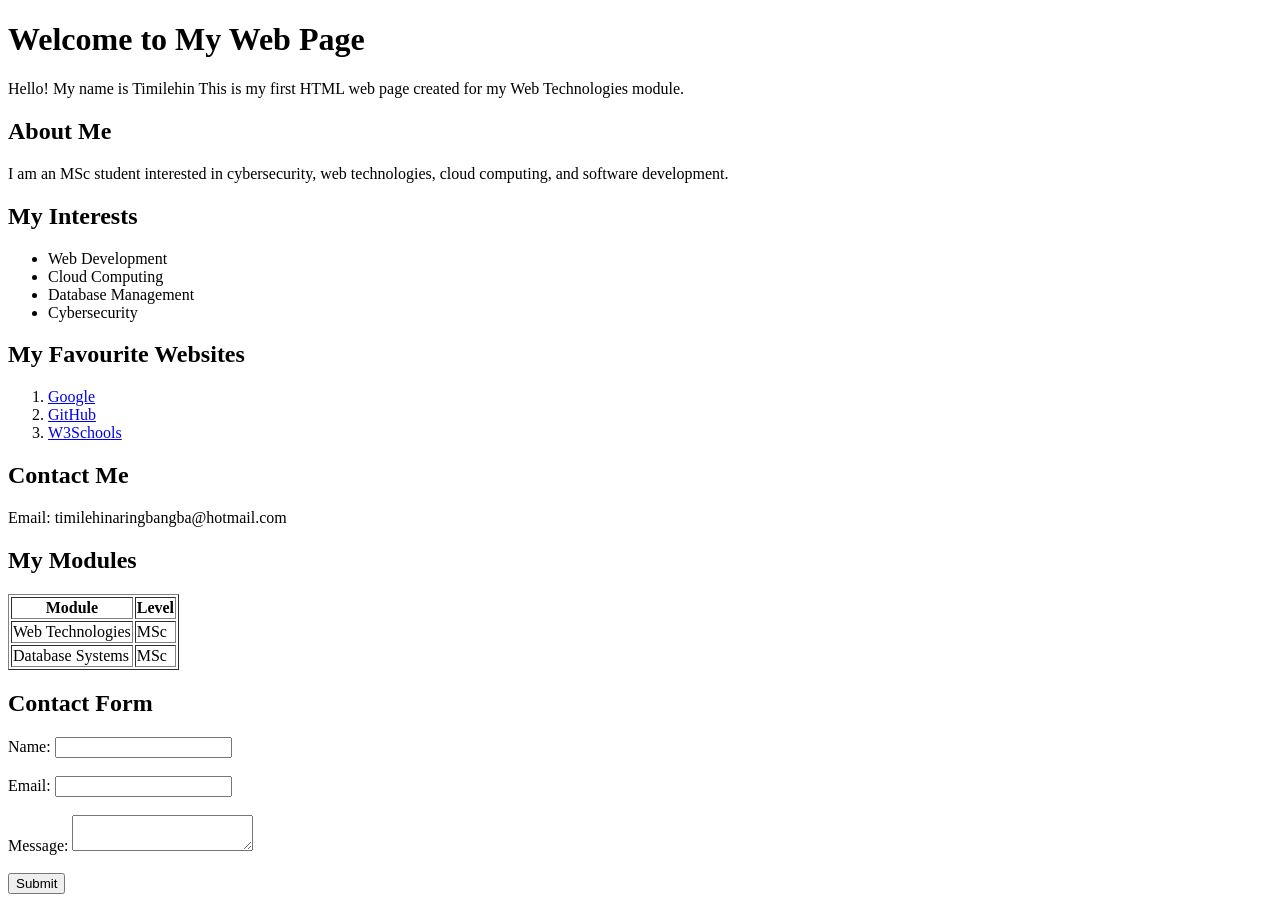
==== index.html @ b0a5ddb6 "Update index.html" ====
<!DOCTYPE html>
<html>
<head>
    <title>My First Web Page</title>
</head>

<body>

    <h1>Welcome to My Web Page</h1>

    <p>
        Hello! My name is Timilehin This is my first HTML web page
        created for my Web Technologies module.
    </p>

    <h2>About Me</h2>

    <p>
        I am an MSc student interested in cybersecurity, web technologies,
        cloud computing, and software development.
    </p>

    <h2>My Interests</h2>

    <ul>
        <li>Web Development</li>
        <li>Cloud Computing</li>
        <li>Database Management</li>
        <li>Cybersecurity</li>
    </ul>

    <h2>My Favourite Websites</h2>

    <ol>
        <li>
            <a href="https://www.google.com">Google</a>
        </li>
        <li>
            <a href="https://www.github.com">GitHub</a>
        </li>
        <li>
            <a href="https://www.w3schools.com">W3Schools</a>
        </li>
    </ol>

    <h2>Contact Me</h2>

    <p>Email: timilehinaringbangba@hotmail.com</p>
   <h2>My Modules</h2>

<table border="1">
    <tr>
        <th>Module</th>
        <th>Level</th>
    </tr>

    <tr>
        <td>Web Technologies</td>
        <td>MSc</td>
    </tr>

    <tr>
        <td>Database Systems</td>
        <td>MSc</td>
    </tr>
</table>

<h2>Contact Form</h2>

<form>
    <label for="name">Name:</label>
    <input type="text" id="name" name="name">

    <br><br>

    <label for="email">Email:</label>
    <input type="email" id="email" name="email">

    <br><br>

    <label for="message">Message:</label>
    <textarea id="message" name="message"></textarea>

    <br><br>

    <input type="submit" value="Submit">
</form>
</body>
</html>
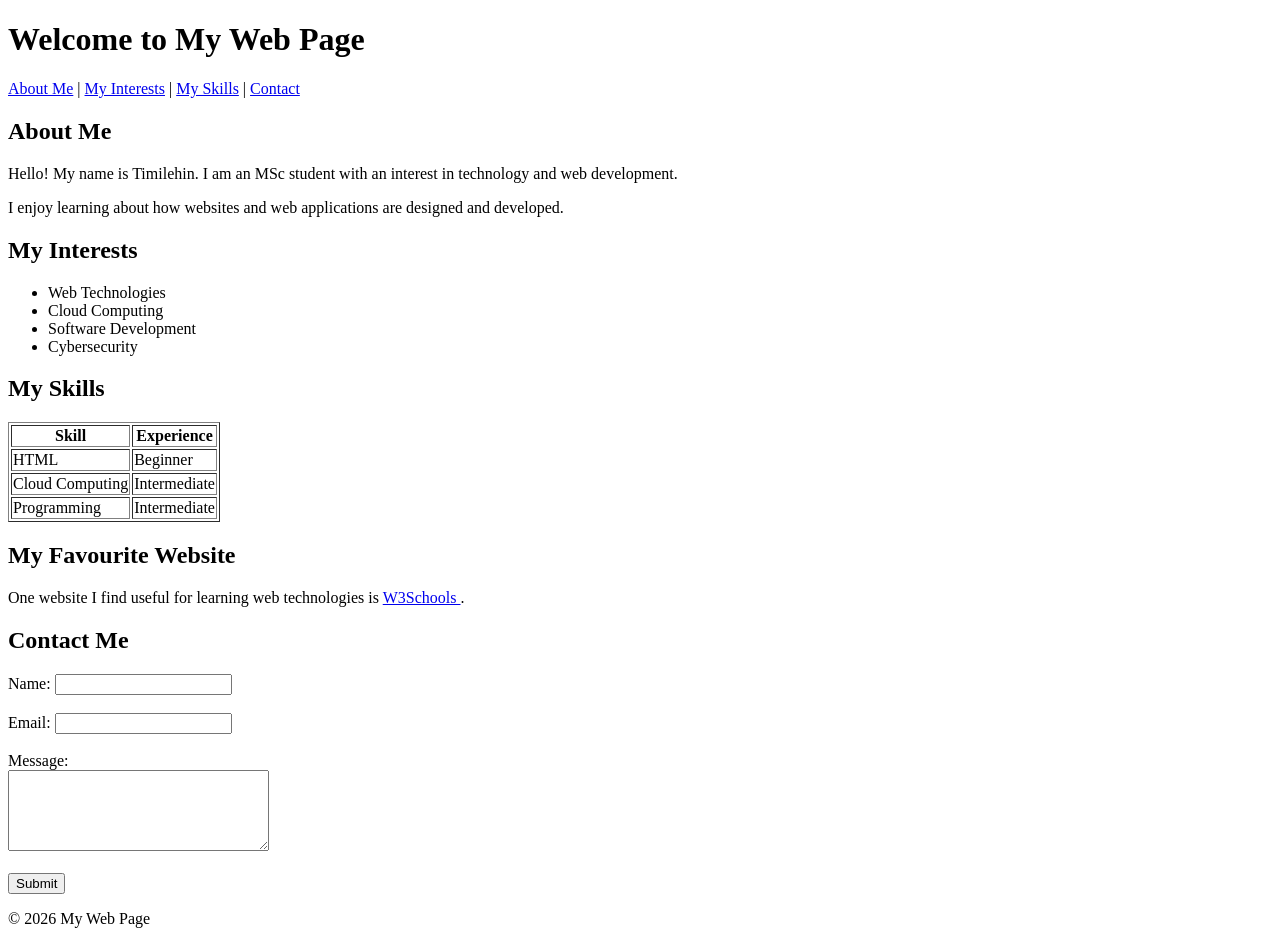
==== commit 91678dcb: "Update index.html" ====
--- a/index.html
+++ b/index.html
@@ -1,89 +1,120 @@
 <!DOCTYPE html>
-<html>
+<html lang="en">
+
 <head>
-    <title>My First Web Page</title>
+    <meta charset="UTF-8">
+    <meta name="viewport" content="width=device-width, initial-scale=1.0">
+
+    <title>About Me</title>
 </head>
 
 <body>
 
-    <h1>Welcome to My Web Page</h1>
+    <header>
+        <h1>Welcome to My Web Page</h1>
 
-    <p>
-        Hello! My name is Timilehin This is my first HTML web page
-        created for my Web Technologies module.
-    </p>
+        <nav>
+            <a href="#about">About Me</a> |
+            <a href="#interests">My Interests</a> |
+            <a href="#skills">My Skills</a> |
+            <a href="#contact">Contact</a>
+        </nav>
+    </header>
 
-    <h2>About Me</h2>
+    <main>
 
-    <p>
-        I am an MSc student interested in cybersecurity, web technologies,
-        cloud computing, and software development.
-    </p>
+        <section id="about">
+            <h2>About Me</h2>
 
-    <h2>My Interests</h2>
+            <p>
+                Hello! My name is Timilehin. I am an MSc student
+                with an interest in technology and web development.
+            </p>
 
-    <ul>
-        <li>Web Development</li>
-        <li>Cloud Computing</li>
-        <li>Database Management</li>
-        <li>Cybersecurity</li>
-    </ul>
+            <p>
+                I enjoy learning about how websites and web
+                applications are designed and developed.
+            </p>
+        </section>
 
-    <h2>My Favourite Websites</h2>
+        <section id="interests">
+            <h2>My Interests</h2>
 
-    <ol>
-        <li>
-            <a href="https://www.google.com">Google</a>
-        </li>
-        <li>
-            <a href="https://www.github.com">GitHub</a>
-        </li>
-        <li>
-            <a href="https://www.w3schools.com">W3Schools</a>
-        </li>
-    </ol>
+            <ul>
+                <li>Web Technologies</li>
+                <li>Cloud Computing</li>
+                <li>Software Development</li>
+                <li>Cybersecurity</li>
+            </ul>
+        </section>
 
-    <h2>Contact Me</h2>
+        <section id="skills">
+            <h2>My Skills</h2>
 
-    <p>Email: timilehinaringbangba@hotmail.com</p>
-   <h2>My Modules</h2>
+            <table border="1">
+                <tr>
+                    <th>Skill</th>
+                    <th>Experience</th>
+                </tr>
 
-<table border="1">
-    <tr>
-        <th>Module</th>
-        <th>Level</th>
-    </tr>
+                <tr>
+                    <td>HTML</td>
+                    <td>Beginner</td>
+                </tr>
 
-    <tr>
-        <td>Web Technologies</td>
-        <td>MSc</td>
-    </tr>
+                <tr>
+                    <td>Cloud Computing</td>
+                    <td>Intermediate</td>
+                </tr>
 
-    <tr>
-        <td>Database Systems</td>
-        <td>MSc</td>
-    </tr>
-</table>
+                <tr>
+                    <td>Programming</td>
+                    <td>Intermediate</td>
+                </tr>
+            </table>
+        </section>
 
-<h2>Contact Form</h2>
+        <section>
+            <h2>My Favourite Website</h2>
 
-<form>
-    <label for="name">Name:</label>
-    <input type="text" id="name" name="name">
+            <p>
+                One website I find useful for learning web technologies is
+                <a href="https://www.w3schools.com/" target="_blank">
+                    W3Schools
+                </a>.
+            </p>
+        </section>
 
-    <br><br>
+        <section id="contact">
+            <h2>Contact Me</h2>
 
-    <label for="email">Email:</label>
-    <input type="email" id="email" name="email">
+            <form>
+                <label for="name">Name:</label>
+                <input type="text" id="name" name="name">
 
-    <br><br>
+                <br><br>
 
-    <label for="message">Message:</label>
-    <textarea id="message" name="message"></textarea>
+                <label for="email">Email:</label>
+                <input type="email" id="email" name="email">
 
-    <br><br>
+                <br><br>
 
-    <input type="submit" value="Submit">
-</form>
+                <label for="message">Message:</label>
+                <br>
+                <textarea id="message" name="message" rows="5" cols="30"></textarea>
+
+                <br><br>
+
+                <button type="submit">Submit</button>
+            </form>
+        </section>
+
+    </main>
+
+    <footer>
+        <p>&copy; 2026 My Web Page</p>
+    </footer>
+
 </body>
+
 </html>
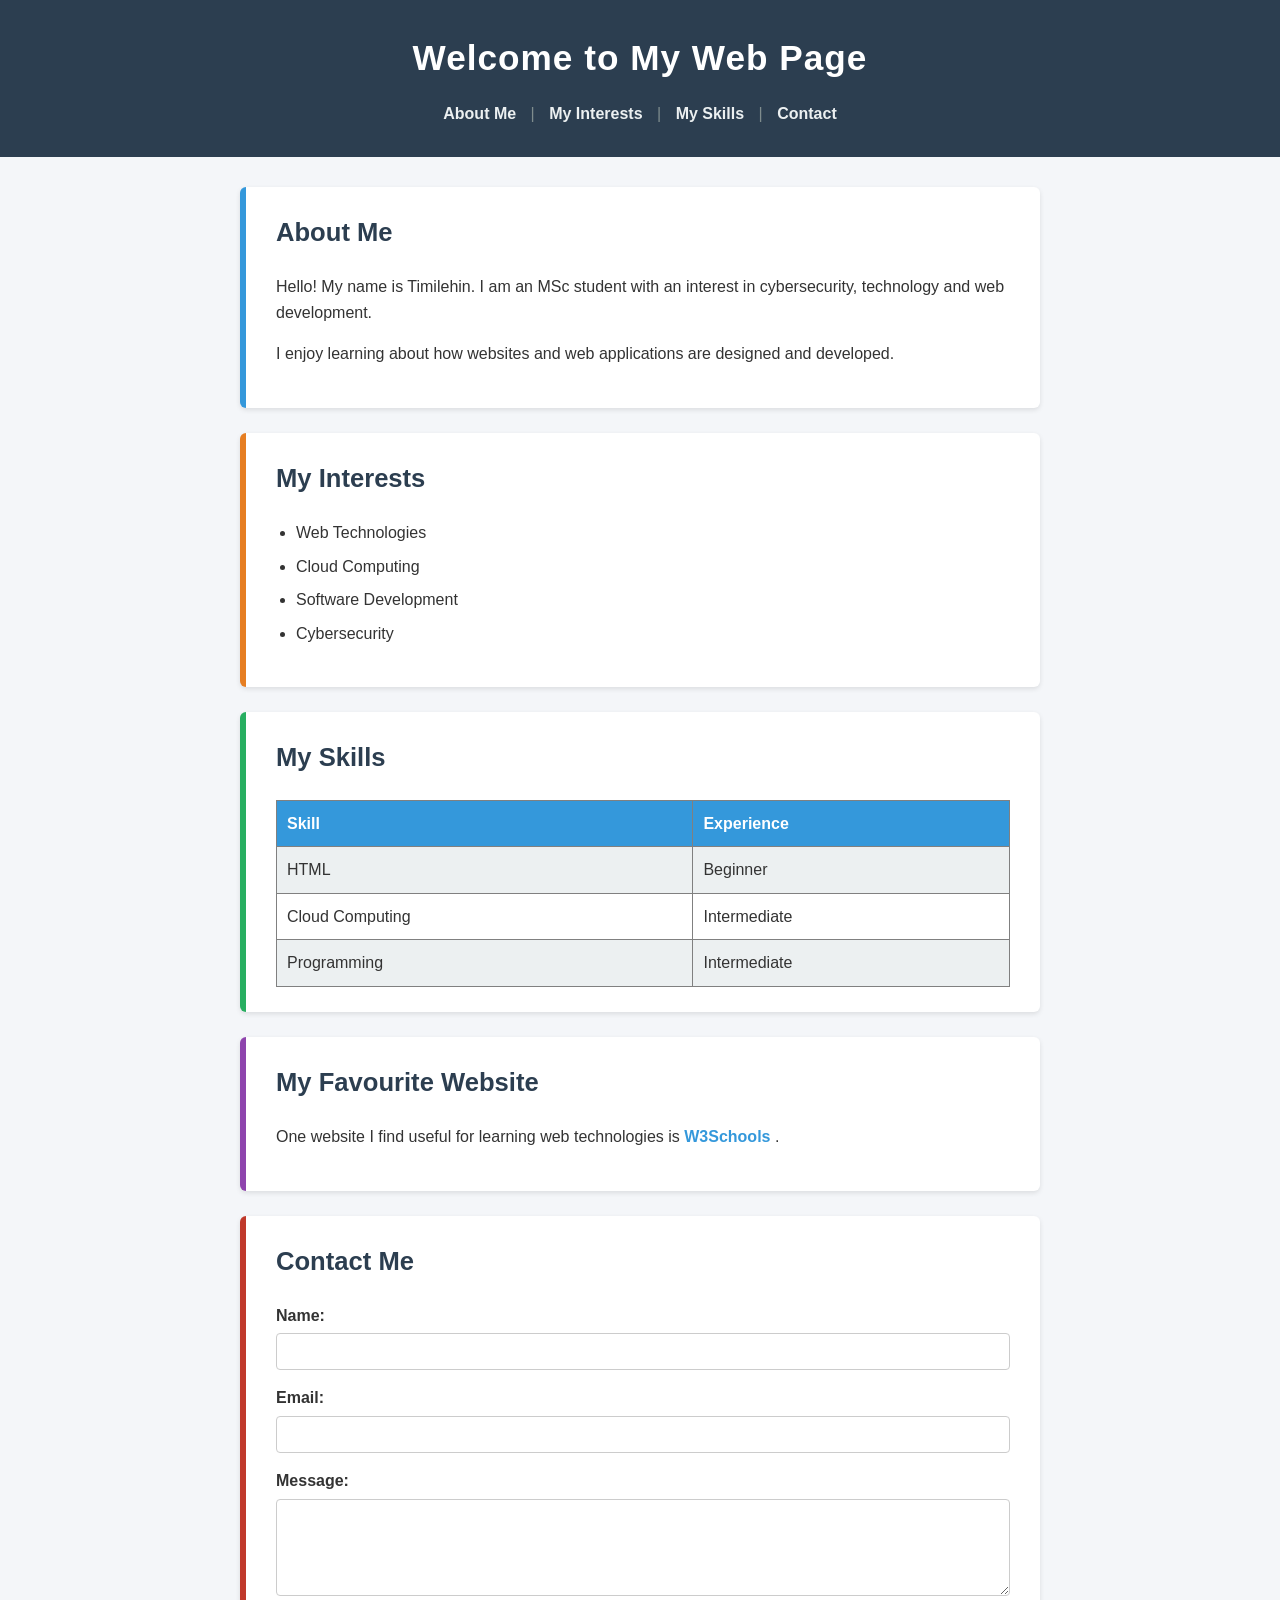
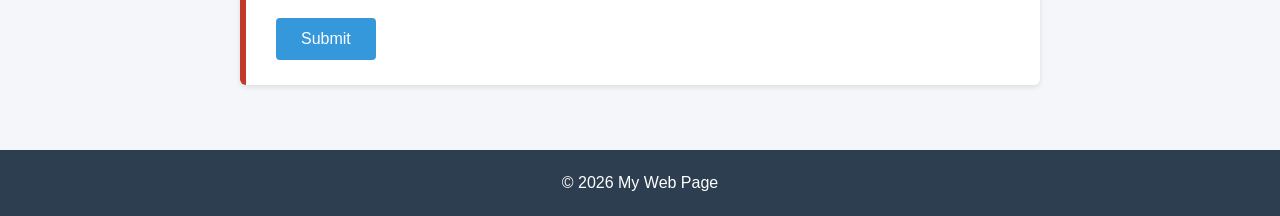
==== commit 6bb5c6ed: "Update index.html" ====
--- a/index.html
+++ b/index.html
@@ -8,27 +8,30 @@
     <title>About Me</title>
 </head>
 
-<body>
+<body style="font-family: Arial, Helvetica, sans-serif; background-color: #f4f6f9; color: #333333; margin: 0; padding: 0; line-height: 1.6;">
 
-    <header>
-        <h1>Welcome to My Web Page</h1>
+    <header style="background-color: #2c3e50; color: #ffffff; padding: 30px 40px; text-align: center;">
+        <h1 style="margin: 0 0 15px 0; font-size: 2.2em; letter-spacing: 1px;">Welcome to My Web Page</h1>
 
         <nav>
-            <a href="#about">About Me</a> |
-            <a href="#interests">My Interests</a> |
-            <a href="#skills">My Skills</a> |
-            <a href="#contact">Contact</a>
+            <a href="#about" style="color: #ecf0f1; text-decoration: none; margin: 0 10px; font-weight: bold;">About Me</a>
+            <span style="color: #7f8c8d;">|</span>
+            <a href="#interests" style="color: #ecf0f1; text-decoration: none; margin: 0 10px; font-weight: bold;">My Interests</a>
+            <span style="color: #7f8c8d;">|</span>
+            <a href="#skills" style="color: #ecf0f1; text-decoration: none; margin: 0 10px; font-weight: bold;">My Skills</a>
+            <span style="color: #7f8c8d;">|</span>
+            <a href="#contact" style="color: #ecf0f1; text-decoration: none; margin: 0 10px; font-weight: bold;">Contact</a>
         </nav>
     </header>
 
-    <main>
+    <main style="max-width: 800px; margin: 0 auto; padding: 30px 20px;">
 
-        <section id="about">
-            <h2>About Me</h2>
+        <section id="about" style="background-color: #ffffff; padding: 25px 30px; margin-bottom: 25px; border-left: 6px solid #3498db; border-radius: 6px; box-shadow: 0 2px 5px rgba(0,0,0,0.1);">
+            <h2 style="color: #2c3e50; margin-top: 0; font-size: 1.6em;">About Me</h2>
 
             <p>
                 Hello! My name is Timilehin. I am an MSc student
-                with an interest in technology and web development.
+                with an interest in cybersecurity, technology and web development.
             </p>
 
             <p>
@@ -37,82 +40,75 @@
             </p>
         </section>
 
-        <section id="interests">
-            <h2>My Interests</h2>
+        <section id="interests" style="background-color: #ffffff; padding: 25px 30px; margin-bottom: 25px; border-left: 6px solid #e67e22; border-radius: 6px; box-shadow: 0 2px 5px rgba(0,0,0,0.1);">
+            <h2 style="color: #2c3e50; margin-top: 0; font-size: 1.6em;">My Interests</h2>
 
-            <ul>
-                <li>Web Technologies</li>
-                <li>Cloud Computing</li>
-                <li>Software Development</li>
-                <li>Cybersecurity</li>
+            <ul style="padding-left: 20px;">
+                <li style="margin-bottom: 8px;">Web Technologies</li>
+                <li style="margin-bottom: 8px;">Cloud Computing</li>
+                <li style="margin-bottom: 8px;">Software Development</li>
+                <li style="margin-bottom: 8px;">Cybersecurity</li>
             </ul>
         </section>
 
-        <section id="skills">
-            <h2>My Skills</h2>
+        <section id="skills" style="background-color: #ffffff; padding: 25px 30px; margin-bottom: 25px; border-left: 6px solid #27ae60; border-radius: 6px; box-shadow: 0 2px 5px rgba(0,0,0,0.1);">
+            <h2 style="color: #2c3e50; margin-top: 0; font-size: 1.6em;">My Skills</h2>
 
-            <table border="1">
-                <tr>
-                    <th>Skill</th>
-                    <th>Experience</th>
+            <table border="1" cellpadding="10" style="border-collapse: collapse; width: 100%; background-color: #ffffff;">
+                <tr style="background-color: #3498db; color: #ffffff;">
+                    <th style="padding: 10px; text-align: left;">Skill</th>
+                    <th style="padding: 10px; text-align: left;">Experience</th>
+                </tr>
+
+                <tr style="background-color: #ecf0f1;">
+                    <td style="padding: 10px;">HTML</td>
+                    <td style="padding: 10px;">Beginner</td>
                 </tr>
 
                 <tr>
-                    <td>HTML</td>
-                    <td>Beginner</td>
+                    <td style="padding: 10px;">Cloud Computing</td>
+                    <td style="padding: 10px;">Intermediate</td>
                 </tr>
 
-                <tr>
-                    <td>Cloud Computing</td>
-                    <td>Intermediate</td>
-                </tr>
-
-                <tr>
-                    <td>Programming</td>
-                    <td>Intermediate</td>
+                <tr style="background-color: #ecf0f1;">
+                    <td style="padding: 10px;">Programming</td>
+                    <td style="padding: 10px;">Intermediate</td>
                 </tr>
             </table>
         </section>
 
-        <section>
-            <h2>My Favourite Website</h2>
+        <section style="background-color: #ffffff; padding: 25px 30px; margin-bottom: 25px; border-left: 6px solid #8e44ad; border-radius: 6px; box-shadow: 0 2px 5px rgba(0,0,0,0.1);">
+            <h2 style="color: #2c3e50; margin-top: 0; font-size: 1.6em;">My Favourite Website</h2>
 
             <p>
                 One website I find useful for learning web technologies is
-                <a href="https://www.w3schools.com/" target="_blank">
+                <a href="https://www.w3schools.com/" target="_blank" style="color: #3498db; font-weight: bold; text-decoration: none;">
                     W3Schools
                 </a>.
             </p>
         </section>
 
-        <section id="contact">
-            <h2>Contact Me</h2>
+        <section id="contact" style="background-color: #ffffff; padding: 25px 30px; margin-bottom: 25px; border-left: 6px solid #c0392b; border-radius: 6px; box-shadow: 0 2px 5px rgba(0,0,0,0.1);">
+            <h2 style="color: #2c3e50; margin-top: 0; font-size: 1.6em;">Contact Me</h2>
 
             <form>
-                <label for="name">Name:</label>
-                <input type="text" id="name" name="name">
+                <label for="name" style="font-weight: bold; display: block; margin-bottom: 5px;">Name:</label>
+                <input type="text" id="name" name="name" style="width: 100%; padding: 10px; margin-bottom: 15px; border: 1px solid #ccc; border-radius: 4px; box-sizing: border-box;">
 
-                <br><br>
+                <label for="email" style="font-weight: bold; display: block; margin-bottom: 5px;">Email:</label>
+                <input type="email" id="email" name="email" style="width: 100%; padding: 10px; margin-bottom: 15px; border: 1px solid #ccc; border-radius: 4px; box-sizing: border-box;">
 
-                <label for="email">Email:</label>
-                <input type="email" id="email" name="email">
+                <label for="message" style="font-weight: bold; display: block; margin-bottom: 5px;">Message:</label>
+                <textarea id="message" name="message" rows="5" cols="30" style="width: 100%; padding: 10px; margin-bottom: 15px; border: 1px solid #ccc; border-radius: 4px; box-sizing: border-box; resize: vertical;"></textarea>
 
-                <br><br>
-
-                <label for="message">Message:</label>
-                <br>
-                <textarea id="message" name="message" rows="5" cols="30"></textarea>
-
-                <br><br>
-
-                <button type="submit">Submit</button>
+                <button type="submit" style="background-color: #3498db; color: #ffffff; border: none; padding: 12px 25px; font-size: 1em; border-radius: 4px; cursor: pointer;">Submit</button>
             </form>
         </section>
 
     </main>
 
-    <footer>
-        <p>&copy; 2026 My Web Page</p>
+    <footer style="background-color: #2c3e50; color: #ffffff; text-align: center; padding: 20px; margin-top: 10px;">
+        <p style="margin: 0;">&copy; 2026 My Web Page</p>
     </footer>
 
 </body>
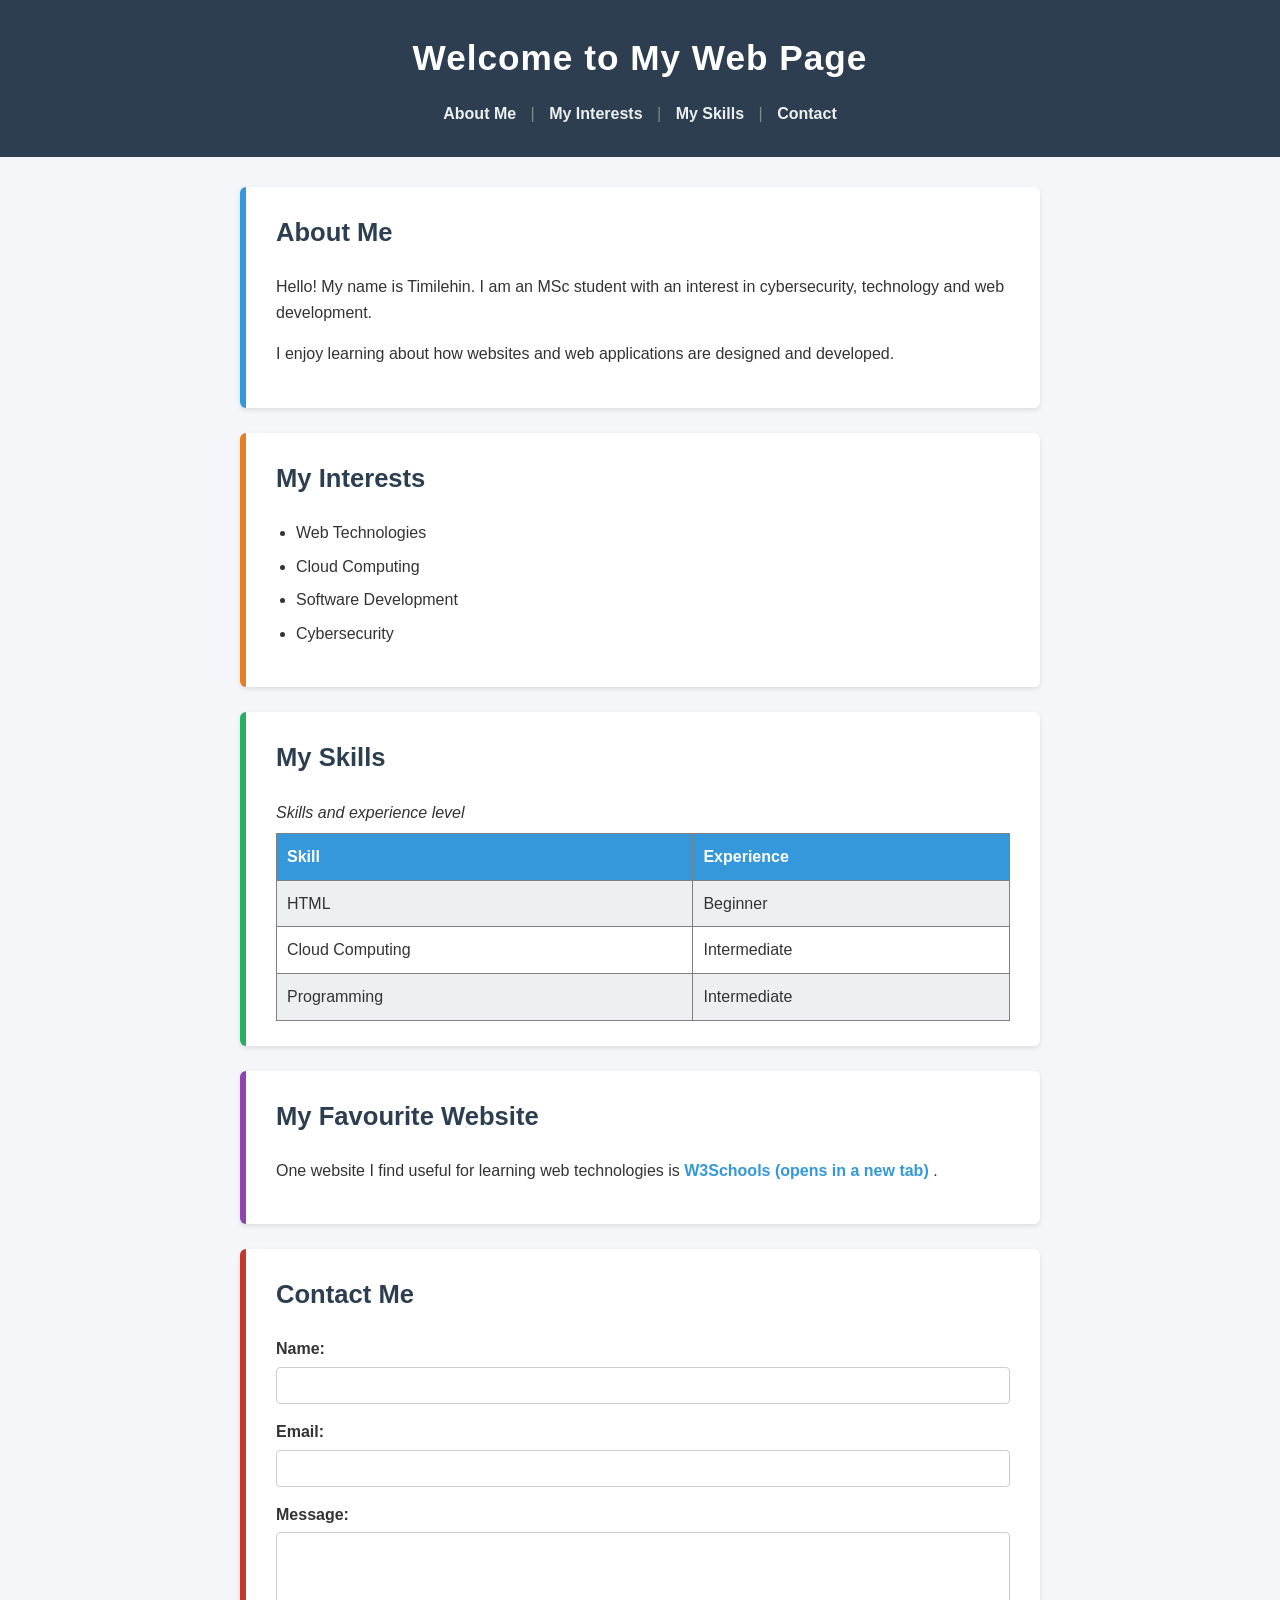
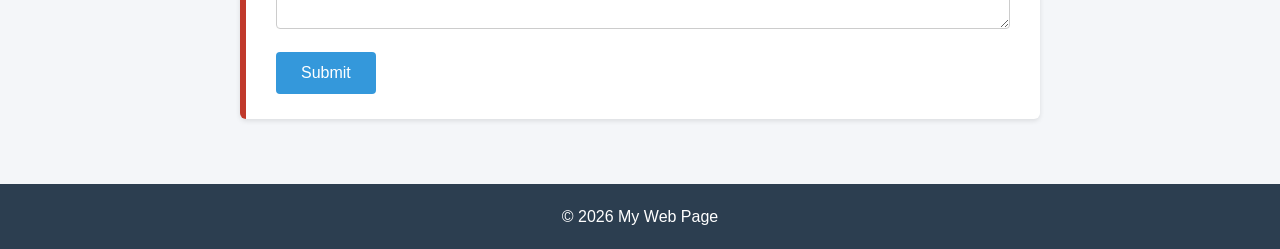
==== commit 2015c641: "Update index.html" ====
--- a/index.html
+++ b/index.html
@@ -10,21 +10,23 @@
 
 <body style="font-family: Arial, Helvetica, sans-serif; background-color: #f4f6f9; color: #333333; margin: 0; padding: 0; line-height: 1.6;">
 
+    <a href="#main-content" style="position: absolute; left: -9999px; top: auto; width: 1px; height: 1px; overflow: hidden;">Skip to main content</a>
+
     <header style="background-color: #2c3e50; color: #ffffff; padding: 30px 40px; text-align: center;">
         <h1 style="margin: 0 0 15px 0; font-size: 2.2em; letter-spacing: 1px;">Welcome to My Web Page</h1>
 
-        <nav>
+        <nav aria-label="Main navigation">
             <a href="#about" style="color: #ecf0f1; text-decoration: none; margin: 0 10px; font-weight: bold;">About Me</a>
-            <span style="color: #7f8c8d;">|</span>
+            <span style="color: #7f8c8d;" aria-hidden="true">|</span>
             <a href="#interests" style="color: #ecf0f1; text-decoration: none; margin: 0 10px; font-weight: bold;">My Interests</a>
-            <span style="color: #7f8c8d;">|</span>
+            <span style="color: #7f8c8d;" aria-hidden="true">|</span>
             <a href="#skills" style="color: #ecf0f1; text-decoration: none; margin: 0 10px; font-weight: bold;">My Skills</a>
-            <span style="color: #7f8c8d;">|</span>
+            <span style="color: #7f8c8d;" aria-hidden="true">|</span>
             <a href="#contact" style="color: #ecf0f1; text-decoration: none; margin: 0 10px; font-weight: bold;">Contact</a>
         </nav>
     </header>
 
-    <main style="max-width: 800px; margin: 0 auto; padding: 30px 20px;">
+    <main id="main-content" style="max-width: 800px; margin: 0 auto; padding: 30px 20px;">
 
         <section id="about" style="background-color: #ffffff; padding: 25px 30px; margin-bottom: 25px; border-left: 6px solid #3498db; border-radius: 6px; box-shadow: 0 2px 5px rgba(0,0,0,0.1);">
             <h2 style="color: #2c3e50; margin-top: 0; font-size: 1.6em;">About Me</h2>
@@ -55,9 +57,10 @@
             <h2 style="color: #2c3e50; margin-top: 0; font-size: 1.6em;">My Skills</h2>
 
             <table border="1" cellpadding="10" style="border-collapse: collapse; width: 100%; background-color: #ffffff;">
+                <caption style="text-align: left; margin-bottom: 8px; font-style: italic;">Skills and experience level</caption>
                 <tr style="background-color: #3498db; color: #ffffff;">
-                    <th style="padding: 10px; text-align: left;">Skill</th>
-                    <th style="padding: 10px; text-align: left;">Experience</th>
+                    <th scope="col" style="padding: 10px; text-align: left;">Skill</th>
+                    <th scope="col" style="padding: 10px; text-align: left;">Experience</th>
                 </tr>
 
                 <tr style="background-color: #ecf0f1;">
@@ -82,8 +85,8 @@
 
             <p>
                 One website I find useful for learning web technologies is
-                <a href="https://www.w3schools.com/" target="_blank" style="color: #3498db; font-weight: bold; text-decoration: none;">
-                    W3Schools
+                <a href="https://www.w3schools.com/" target="_blank" rel="noopener" style="color: #3498db; font-weight: bold; text-decoration: none;">
+                    W3Schools <span aria-hidden="true">(opens in a new tab)</span>
                 </a>.
             </p>
         </section>
@@ -91,17 +94,17 @@
         <section id="contact" style="background-color: #ffffff; padding: 25px 30px; margin-bottom: 25px; border-left: 6px solid #c0392b; border-radius: 6px; box-shadow: 0 2px 5px rgba(0,0,0,0.1);">
             <h2 style="color: #2c3e50; margin-top: 0; font-size: 1.6em;">Contact Me</h2>
 
-            <form>
+            <form aria-label="Contact form">
                 <label for="name" style="font-weight: bold; display: block; margin-bottom: 5px;">Name:</label>
-                <input type="text" id="name" name="name" style="width: 100%; padding: 10px; margin-bottom: 15px; border: 1px solid #ccc; border-radius: 4px; box-sizing: border-box;">
+                <input type="text" id="name" name="name" required aria-required="true" style="width: 100%; padding: 10px; margin-bottom: 15px; border: 1px solid #ccc; border-radius: 4px; box-sizing: border-box;">
 
                 <label for="email" style="font-weight: bold; display: block; margin-bottom: 5px;">Email:</label>
-                <input type="email" id="email" name="email" style="width: 100%; padding: 10px; margin-bottom: 15px; border: 1px solid #ccc; border-radius: 4px; box-sizing: border-box;">
+                <input type="email" id="email" name="email" required aria-required="true" style="width: 100%; padding: 10px; margin-bottom: 15px; border: 1px solid #ccc; border-radius: 4px; box-sizing: border-box;">
 
                 <label for="message" style="font-weight: bold; display: block; margin-bottom: 5px;">Message:</label>
-                <textarea id="message" name="message" rows="5" cols="30" style="width: 100%; padding: 10px; margin-bottom: 15px; border: 1px solid #ccc; border-radius: 4px; box-sizing: border-box; resize: vertical;"></textarea>
+                <textarea id="message" name="message" rows="5" cols="30" required aria-required="true" style="width: 100%; padding: 10px; margin-bottom: 15px; border: 1px solid #ccc; border-radius: 4px; box-sizing: border-box; resize: vertical;"></textarea>
 
-                <button type="submit" style="background-color: #3498db; color: #ffffff; border: none; padding: 12px 25px; font-size: 1em; border-radius: 4px; cursor: pointer;">Submit</button>
+                <button type="submit" aria-label="Submit contact form" style="background-color: #3498db; color: #ffffff; border: none; padding: 12px 25px; font-size: 1em; border-radius: 4px; cursor: pointer;">Submit</button>
             </form>
         </section>
 
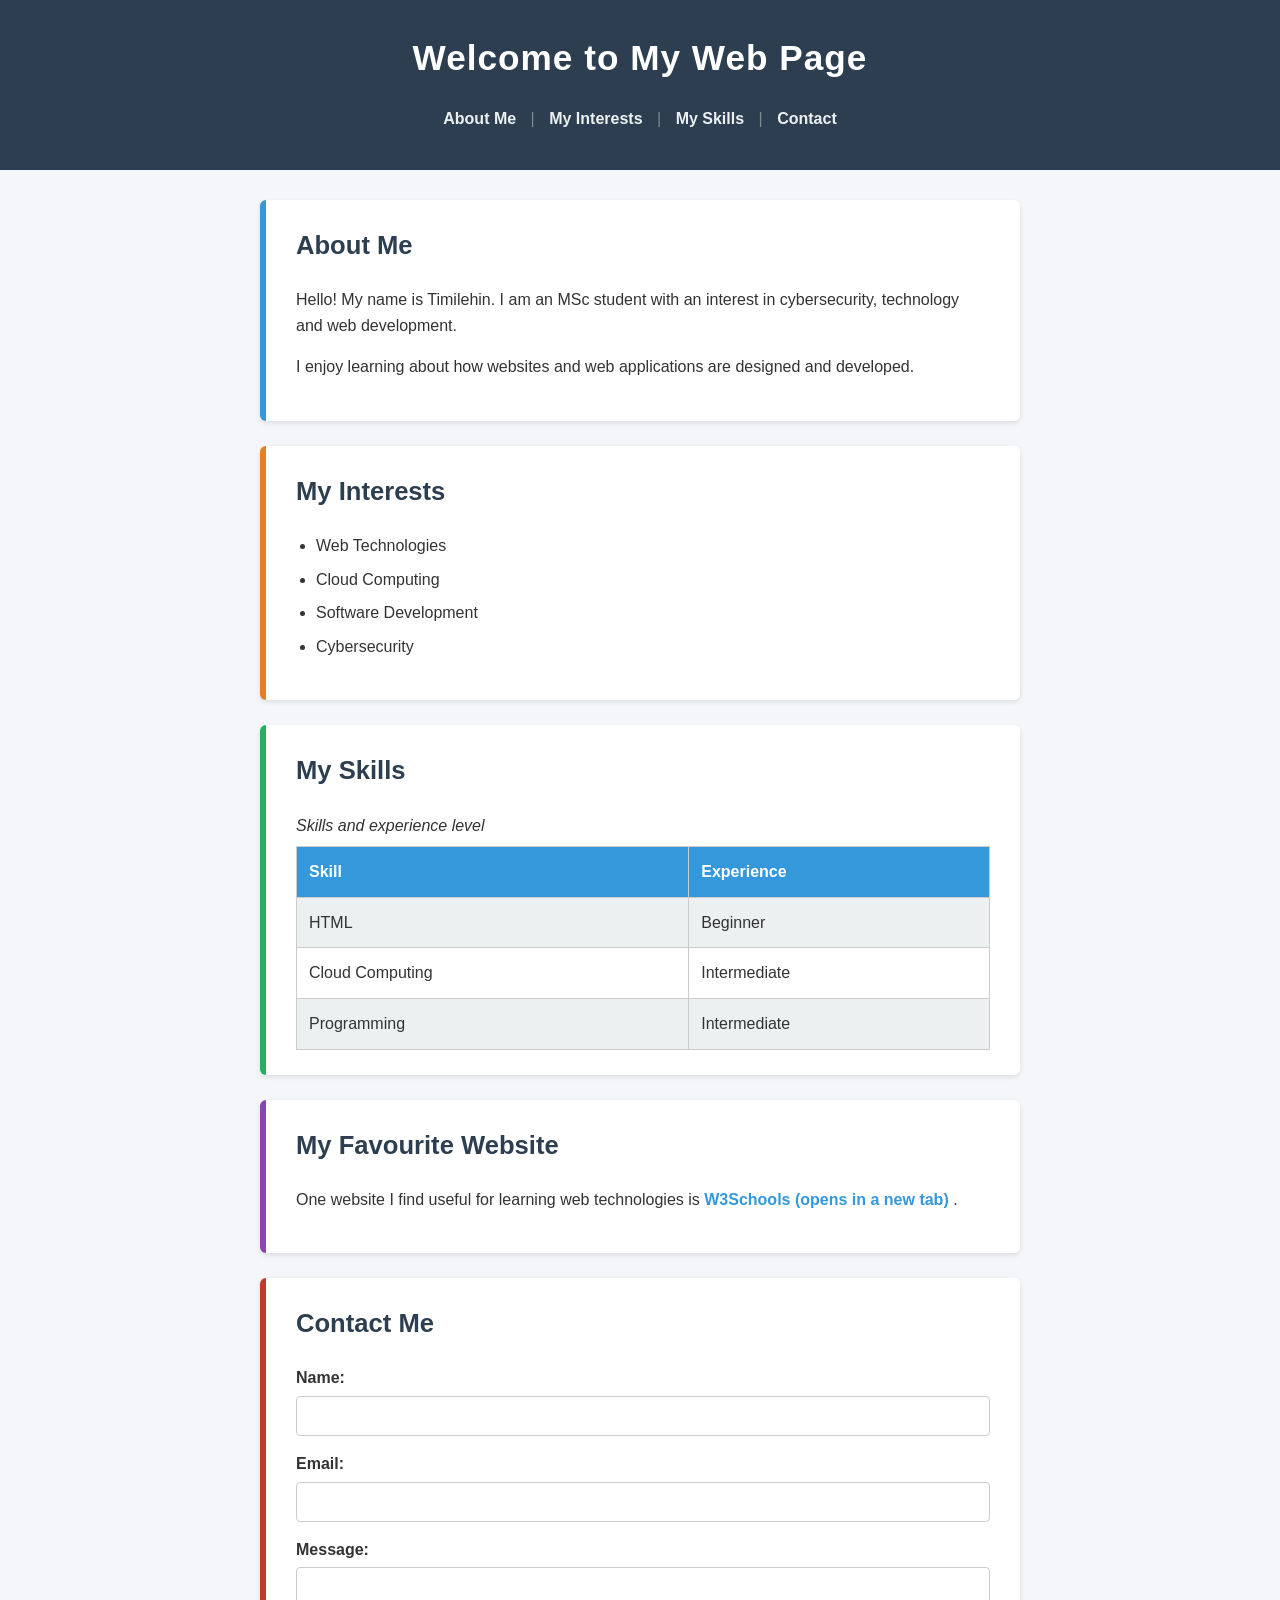
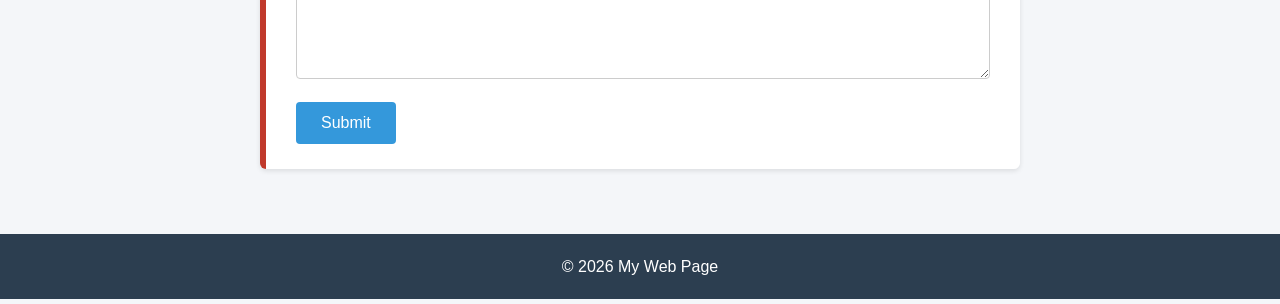
==== commit dc4f5257: "Update index.html" ====
--- a/index.html
+++ b/index.html
@@ -6,30 +6,32 @@
     <meta name="viewport" content="width=device-width, initial-scale=1.0">
 
     <title>About Me</title>
+
+    <link rel="stylesheet" href="style.css">
 </head>
 
-<body style="font-family: Arial, Helvetica, sans-serif; background-color: #f4f6f9; color: #333333; margin: 0; padding: 0; line-height: 1.6;">
+<body>
 
-    <a href="#main-content" style="position: absolute; left: -9999px; top: auto; width: 1px; height: 1px; overflow: hidden;">Skip to main content</a>
+    <a href="#main-content" class="skip-link">Skip to main content</a>
 
-    <header style="background-color: #2c3e50; color: #ffffff; padding: 30px 40px; text-align: center;">
-        <h1 style="margin: 0 0 15px 0; font-size: 2.2em; letter-spacing: 1px;">Welcome to My Web Page</h1>
+    <header class="site-header">
+        <h1 class="site-title">Welcome to My Web Page</h1>
 
-        <nav aria-label="Main navigation">
-            <a href="#about" style="color: #ecf0f1; text-decoration: none; margin: 0 10px; font-weight: bold;">About Me</a>
-            <span style="color: #7f8c8d;" aria-hidden="true">|</span>
-            <a href="#interests" style="color: #ecf0f1; text-decoration: none; margin: 0 10px; font-weight: bold;">My Interests</a>
-            <span style="color: #7f8c8d;" aria-hidden="true">|</span>
-            <a href="#skills" style="color: #ecf0f1; text-decoration: none; margin: 0 10px; font-weight: bold;">My Skills</a>
-            <span style="color: #7f8c8d;" aria-hidden="true">|</span>
-            <a href="#contact" style="color: #ecf0f1; text-decoration: none; margin: 0 10px; font-weight: bold;">Contact</a>
+        <nav class="main-nav" aria-label="Main navigation">
+            <a href="#about">About Me</a>
+            <span class="nav-separator" aria-hidden="true">|</span>
+            <a href="#interests">My Interests</a>
+            <span class="nav-separator" aria-hidden="true">|</span>
+            <a href="#skills">My Skills</a>
+            <span class="nav-separator" aria-hidden="true">|</span>
+            <a href="#contact">Contact</a>
         </nav>
     </header>
 
-    <main id="main-content" style="max-width: 800px; margin: 0 auto; padding: 30px 20px;">
+    <main id="main-content" class="main-content">
 
-        <section id="about" style="background-color: #ffffff; padding: 25px 30px; margin-bottom: 25px; border-left: 6px solid #3498db; border-radius: 6px; box-shadow: 0 2px 5px rgba(0,0,0,0.1);">
-            <h2 style="color: #2c3e50; margin-top: 0; font-size: 1.6em;">About Me</h2>
+        <section id="about" class="section">
+            <h2 class="section-title">About Me</h2>
 
             <p>
                 Hello! My name is Timilehin. I am an MSc student
@@ -42,76 +44,77 @@
             </p>
         </section>
 
-        <section id="interests" style="background-color: #ffffff; padding: 25px 30px; margin-bottom: 25px; border-left: 6px solid #e67e22; border-radius: 6px; box-shadow: 0 2px 5px rgba(0,0,0,0.1);">
-            <h2 style="color: #2c3e50; margin-top: 0; font-size: 1.6em;">My Interests</h2>
+        <section id="interests" class="section">
+            <h2 class="section-title">My Interests</h2>
 
-            <ul style="padding-left: 20px;">
-                <li style="margin-bottom: 8px;">Web Technologies</li>
-                <li style="margin-bottom: 8px;">Cloud Computing</li>
-                <li style="margin-bottom: 8px;">Software Development</li>
-                <li style="margin-bottom: 8px;">Cybersecurity</li>
+            <ul class="interests-list">
+                <li>Web Technologies</li>
+                <li>Cloud Computing</li>
+                <li>Software Development</li>
+                <li>Cybersecurity</li>
             </ul>
         </section>
 
-        <section id="skills" style="background-color: #ffffff; padding: 25px 30px; margin-bottom: 25px; border-left: 6px solid #27ae60; border-radius: 6px; box-shadow: 0 2px 5px rgba(0,0,0,0.1);">
-            <h2 style="color: #2c3e50; margin-top: 0; font-size: 1.6em;">My Skills</h2>
+        <section id="skills" class="section">
+            <h2 class="section-title">My Skills</h2>
 
-            <table border="1" cellpadding="10" style="border-collapse: collapse; width: 100%; background-color: #ffffff;">
-                <caption style="text-align: left; margin-bottom: 8px; font-style: italic;">Skills and experience level</caption>
-                <tr style="background-color: #3498db; color: #ffffff;">
-                    <th scope="col" style="padding: 10px; text-align: left;">Skill</th>
-                    <th scope="col" style="padding: 10px; text-align: left;">Experience</th>
-                </tr>
-
-                <tr style="background-color: #ecf0f1;">
-                    <td style="padding: 10px;">HTML</td>
-                    <td style="padding: 10px;">Beginner</td>
+            <table class="skills-table">
+                <caption>Skills and experience level</caption>
+                <tr>
+                    <th scope="col">Skill</th>
+                    <th scope="col">Experience</th>
                 </tr>
 
                 <tr>
-                    <td style="padding: 10px;">Cloud Computing</td>
-                    <td style="padding: 10px;">Intermediate</td>
+                    <td>HTML</td>
+                    <td>Beginner</td>
                 </tr>
 
-                <tr style="background-color: #ecf0f1;">
-                    <td style="padding: 10px;">Programming</td>
-                    <td style="padding: 10px;">Intermediate</td>
+                <tr>
+                    <td>Cloud Computing</td>
+                    <td>Intermediate</td>
+                </tr>
+
+                <tr>
+                    <td>Programming</td>
+                    <td>Intermediate</td>
                 </tr>
             </table>
         </section>
 
-        <section style="background-color: #ffffff; padding: 25px 30px; margin-bottom: 25px; border-left: 6px solid #8e44ad; border-radius: 6px; box-shadow: 0 2px 5px rgba(0,0,0,0.1);">
-            <h2 style="color: #2c3e50; margin-top: 0; font-size: 1.6em;">My Favourite Website</h2>
+        <section id="favourite" class="section">
+            <h2 class="section-title">My Favourite Website</h2>
 
             <p>
                 One website I find useful for learning web technologies is
-                <a href="https://www.w3schools.com/" target="_blank" rel="noopener" style="color: #3498db; font-weight: bold; text-decoration: none;">
+                <a href="https://www.w3schools.com/" target="_blank" rel="noopener" class="fav-link">
                     W3Schools <span aria-hidden="true">(opens in a new tab)</span>
                 </a>.
             </p>
         </section>
 
-        <section id="contact" style="background-color: #ffffff; padding: 25px 30px; margin-bottom: 25px; border-left: 6px solid #c0392b; border-radius: 6px; box-shadow: 0 2px 5px rgba(0,0,0,0.1);">
-            <h2 style="color: #2c3e50; margin-top: 0; font-size: 1.6em;">Contact Me</h2>
+        <section id="contact" class="section">
+            <h2 class="section-title">Contact Me</h2>
 
             <form aria-label="Contact form">
-                <label for="name" style="font-weight: bold; display: block; margin-bottom: 5px;">Name:</label>
-                <input type="text" id="name" name="name" required aria-required="true" style="width: 100%; padding: 10px; margin-bottom: 15px; border: 1px solid #ccc; border-radius: 4px; box-sizing: border-box;">
+                <label for="name" class="form-label">Name:</label>
+                <input type="text" id="name" name="name" required aria-required="true" class="form-input">
 
-                <label for="email" style="font-weight: bold; display: block; margin-bottom: 5px;">Email:</label>
-                <input type="email" id="email" name="email" required aria-required="true" style="width: 100%; padding: 10px; margin-bottom: 15px; border: 1px solid #ccc; border-radius: 4px; box-sizing: border-box;">
+                <label for="email" class="form-label">Email:</label>
+                <input type="email" id="email" name="email" required aria-required="true" class="form-input">
 
-                <label for="message" style="font-weight: bold; display: block; margin-bottom: 5px;">Message:</label>
-                <textarea id="message" name="message" rows="5" cols="30" required aria-required="true" style="width: 100%; padding: 10px; margin-bottom: 15px; border: 1px solid #ccc; border-radius: 4px; box-sizing: border-box; resize: vertical;"></textarea>
+                <label for="message" class="form-label">Message:</label>
+                <textarea id="message" name="message" rows="5" cols="30" required aria-required="true"
+                    class="form-input"></textarea>
 
-                <button type="submit" aria-label="Submit contact form" style="background-color: #3498db; color: #ffffff; border: none; padding: 12px 25px; font-size: 1em; border-radius: 4px; cursor: pointer;">Submit</button>
+                <button type="submit" aria-label="Submit contact form" class="submit-btn">Submit</button>
             </form>
         </section>
 
     </main>
 
-    <footer style="background-color: #2c3e50; color: #ffffff; text-align: center; padding: 20px; margin-top: 10px;">
-        <p style="margin: 0;">&copy; 2026 My Web Page</p>
+    <footer class="site-footer">
+        <p>&copy; 2026 My Web Page</p>
     </footer>
 
 </body>
--- a/style.css
+++ b/style.css
@@ -0,0 +1,226 @@
+* {
+    box-sizing: border-box;
+}
+
+body {
+    margin: 0;
+    font-family: Arial, Helvetica, sans-serif;
+    background-color: #f4f6f9;
+    color: #333333;
+    line-height: 1.6;
+}
+
+a {
+    color: #3498db;
+}
+
+.skip-link {
+    position: absolute;
+    left: -9999px;
+    top: -9999px;
+}
+
+.skip-link:focus,
+.skip-link:focus-visible {
+    position: fixed;
+    left: 10px;
+    top: 10px;
+    z-index: 100;
+    background-color: #ffffff;
+    color: #2c3e50;
+    padding: 10px 15px;
+    border-radius: 4px;
+    box-shadow: 0 2px 5px rgba(0, 0, 0, 0.2);
+}
+
+:focus {
+    outline: 3px solid #3498db;
+    outline-offset: 2px;
+}
+
+.site-header {
+    background-color: #2c3e50;
+    color: #ffffff;
+    padding: 20px 16px;
+    text-align: center;
+}
+
+.site-title {
+    margin: 0 0 12px 0;
+    font-size: 1.6em;
+    letter-spacing: 1px;
+}
+
+.main-nav a {
+    display: inline-block;
+    color: #ecf0f1;
+    text-decoration: none;
+    font-weight: bold;
+    padding: 8px 10px;
+}
+
+.nav-separator {
+    color: #7f8c8d;
+}
+
+.main-content {
+    max-width: 800px;
+    margin: 0 auto;
+    padding: 20px 12px;
+}
+
+.section {
+    background-color: #ffffff;
+    padding: 20px 16px;
+    margin-bottom: 20px;
+    border-left: 5px solid;
+    border-radius: 6px;
+    box-shadow: 0 2px 5px rgba(0, 0, 0, 0.1);
+}
+
+.section-title {
+    color: #2c3e50;
+    margin-top: 0;
+    font-size: 1.4em;
+}
+
+#about {
+    border-left-color: #3498db;
+}
+
+#interests {
+    border-left-color: #e67e22;
+}
+
+#skills {
+    border-left-color: #27ae60;
+}
+
+#favourite {
+    border-left-color: #8e44ad;
+}
+
+#contact {
+    border-left-color: #c0392b;
+}
+
+.fav-link {
+    color: #3498db;
+    font-weight: bold;
+    text-decoration: none;
+}
+
+.interests-list {
+    padding-left: 20px;
+}
+
+.interests-list li {
+    margin-bottom: 8px;
+}
+
+.skills-table {
+    width: 100%;
+    border-collapse: collapse;
+}
+
+.skills-table caption {
+    text-align: left;
+    font-style: italic;
+    margin-bottom: 8px;
+}
+
+.skills-table th,
+.skills-table td {
+    padding: 8px;
+    text-align: left;
+    border: 1px solid #cccccc;
+}
+
+.skills-table tr:first-child {
+    background-color: #3498db;
+    color: #ffffff;
+}
+
+.skills-table tr:nth-child(even) {
+    background-color: #ecf0f1;
+}
+
+.form-label {
+    display: block;
+    font-weight: bold;
+    margin-bottom: 5px;
+}
+
+.form-input {
+    width: 100%;
+    padding: 12px;
+    margin-bottom: 15px;
+    border: 1px solid #cccccc;
+    border-radius: 4px;
+    font-size: 16px;
+}
+
+textarea.form-input {
+    resize: vertical;
+}
+
+.submit-btn {
+    width: 100%;
+    background-color: #3498db;
+    color: #ffffff;
+    border: none;
+    padding: 14px;
+    font-size: 1em;
+    border-radius: 4px;
+    cursor: pointer;
+}
+
+.site-footer {
+    background-color: #2c3e50;
+    color: #ffffff;
+    text-align: center;
+    padding: 20px;
+    margin-top: 10px;
+}
+
+.site-footer p {
+    margin: 0;
+}
+
+@media (min-width: 768px) {
+    .site-header {
+        padding: 30px 40px;
+    }
+
+    .site-title {
+        font-size: 2.2em;
+    }
+
+    .main-content {
+        padding: 30px 20px;
+    }
+
+    .section {
+        padding: 25px 30px;
+        margin-bottom: 25px;
+        border-left-width: 6px;
+    }
+
+    .section-title {
+        font-size: 1.6em;
+    }
+
+    .skills-table th,
+    .skills-table td {
+        padding: 12px;
+    }
+
+    .form-input {
+        padding: 10px;
+    }
+
+    .submit-btn {
+        width: auto;
+        padding: 12px 25px;
+    }
+}
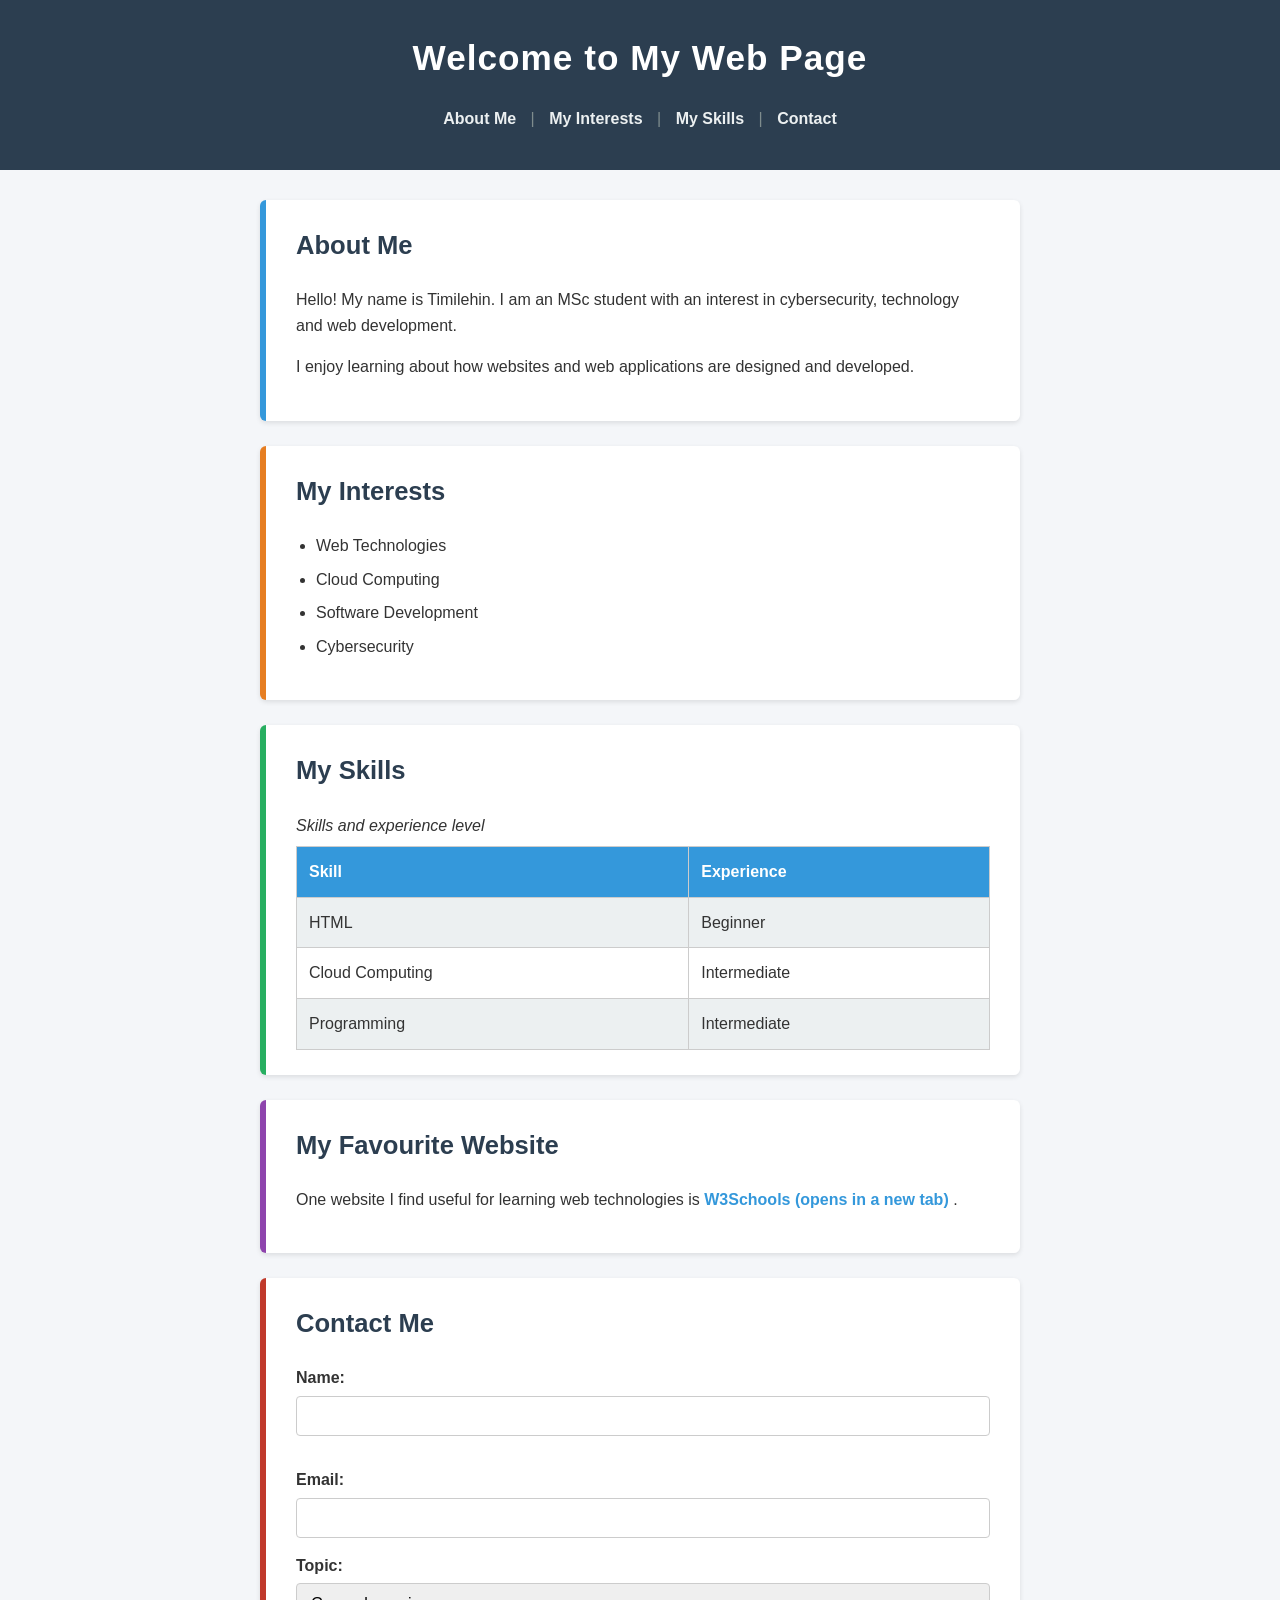
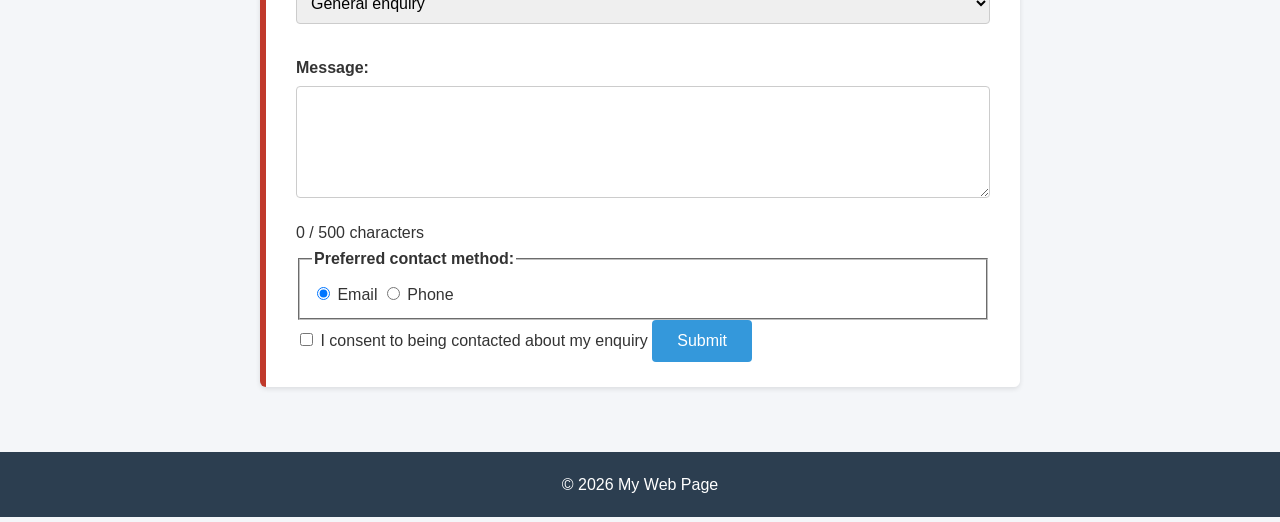
==== commit a4d28cd2: "Update index.html" ====
--- a/index.html
+++ b/index.html
@@ -96,16 +96,50 @@
         <section id="contact" class="section">
             <h2 class="section-title">Contact Me</h2>
 
-            <form aria-label="Contact form">
+            <form id="contact-form" aria-label="Contact form">
                 <label for="name" class="form-label">Name:</label>
-                <input type="text" id="name" name="name" required aria-required="true" class="form-input">
+                <input type="text" id="name" name="name" required aria-required="true"
+                    autocomplete="name" class="form-input">
+                <p id="name-greeting" class="greeting"></p>
+                <span class="error-msg" id="name-error"></span>
 
                 <label for="email" class="form-label">Email:</label>
-                <input type="email" id="email" name="email" required aria-required="true" class="form-input">
+                <input type="email" id="email" name="email" required aria-required="true"
+                    autocomplete="email" class="form-input">
+                <span class="error-msg" id="email-error"></span>
+
+                <label for="topic" class="form-label">Topic:</label>
+                <select id="topic" name="topic" class="form-input">
+                    <option value="general">General enquiry</option>
+                    <option value="web">Web development</option>
+                    <option value="cyber">Cybersecurity</option>
+                    <option value="other">Other</option>
+                </select>
+                <p id="topic-hint" class="topic-hint"></p>
+                <span class="error-msg" id="topic-error"></span>
 
                 <label for="message" class="form-label">Message:</label>
-                <textarea id="message" name="message" rows="5" cols="30" required aria-required="true"
-                    class="form-input"></textarea>
+                <textarea id="message" name="message" rows="5" cols="30" maxlength="500" required
+                    aria-required="true" class="form-input"></textarea>
+                <span id="char-count" class="char-count">0 / 500 characters</span>
+                <span class="error-msg" id="message-error"></span>
+
+                <fieldset class="form-group">
+                    <legend class="form-label">Preferred contact method:</legend>
+                    <label class="form-option">
+                        <input type="radio" name="contact-method" value="email" checked> Email
+                    </label>
+                    <label class="form-option">
+                        <input type="radio" name="contact-method" value="phone"> Phone
+                    </label>
+                </fieldset>
+
+                <label class="form-option form-checkbox">
+                    <input type="checkbox" name="consent" required> I consent to being contacted about my enquiry
+                </label>
+                <span class="error-msg" id="consent-error"></span>
+
+                <p id="form-message" class="form-message" role="status" hidden></p>
 
                 <button type="submit" aria-label="Submit contact form" class="submit-btn">Submit</button>
             </form>
@@ -117,6 +151,8 @@
         <p>&copy; 2026 My Web Page</p>
     </footer>
 
+    <script src="script.js" defer></script>
+
 </body>
 
 </html>
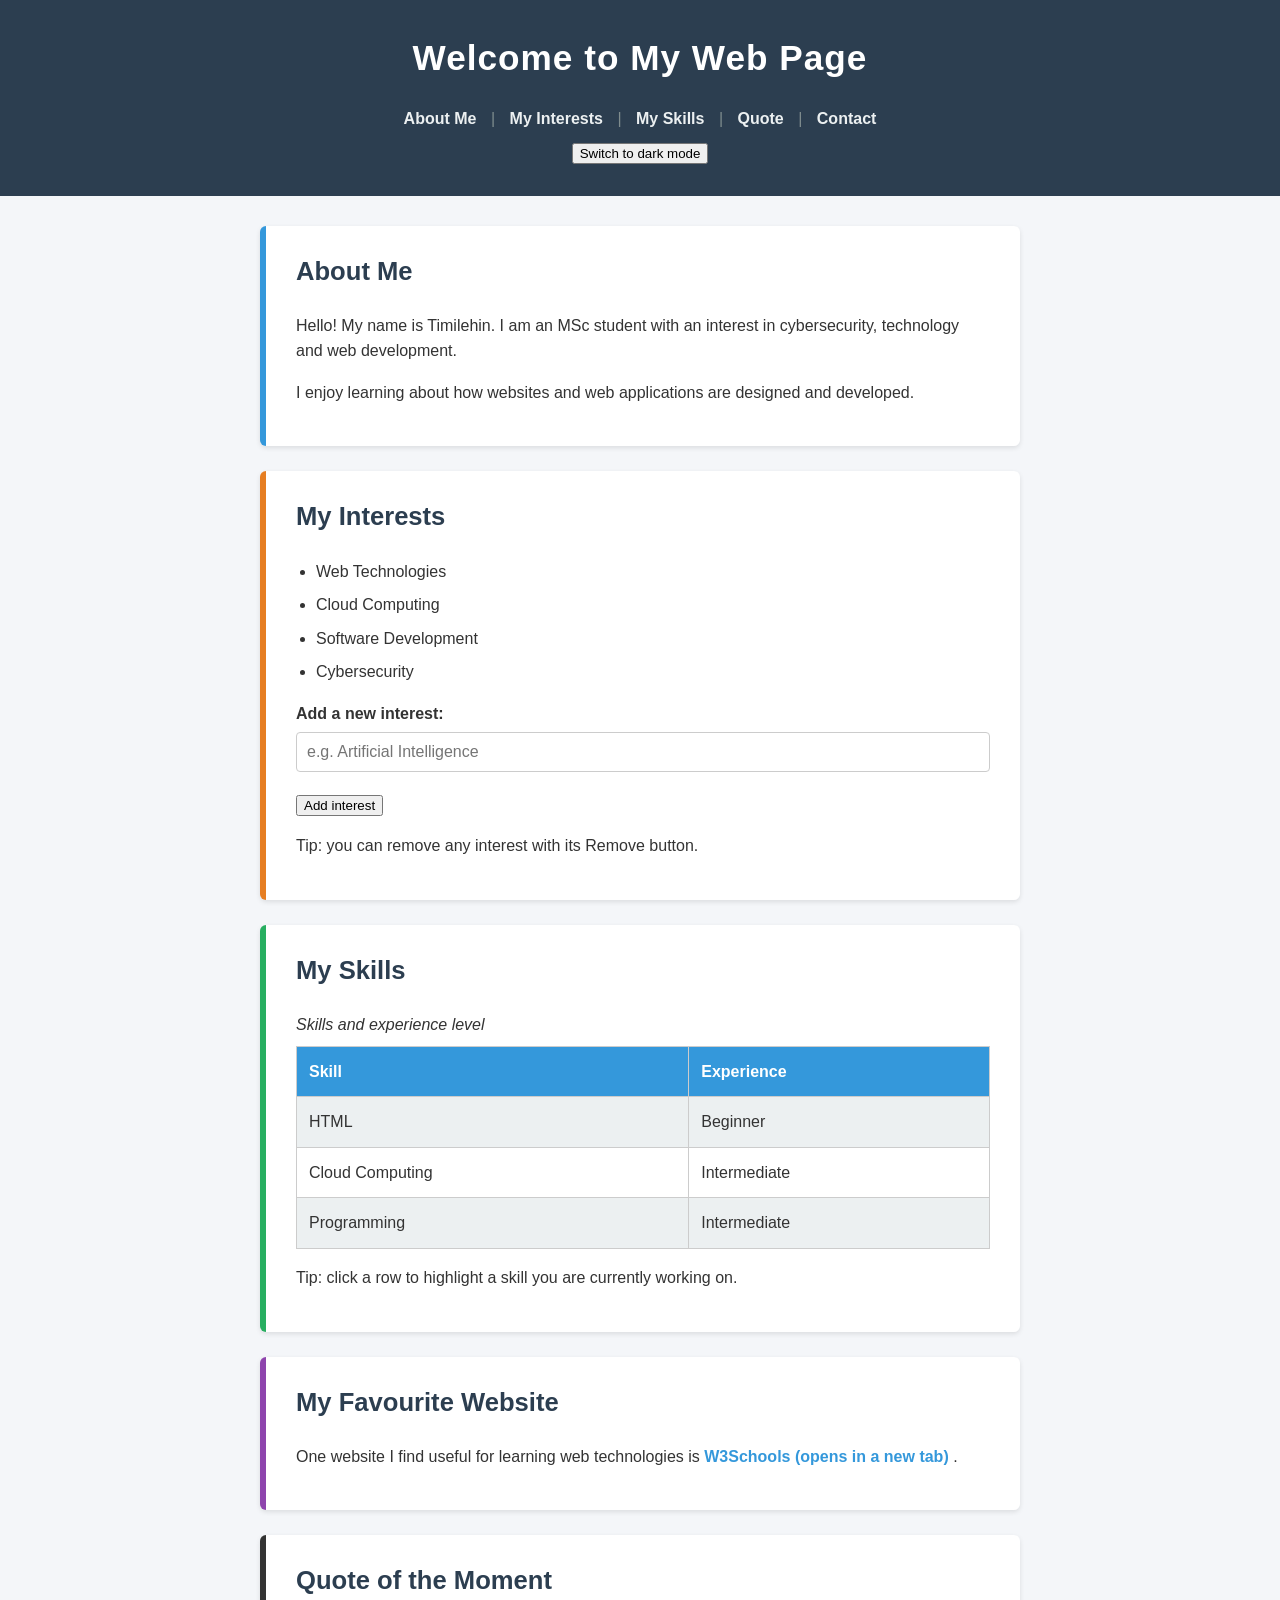
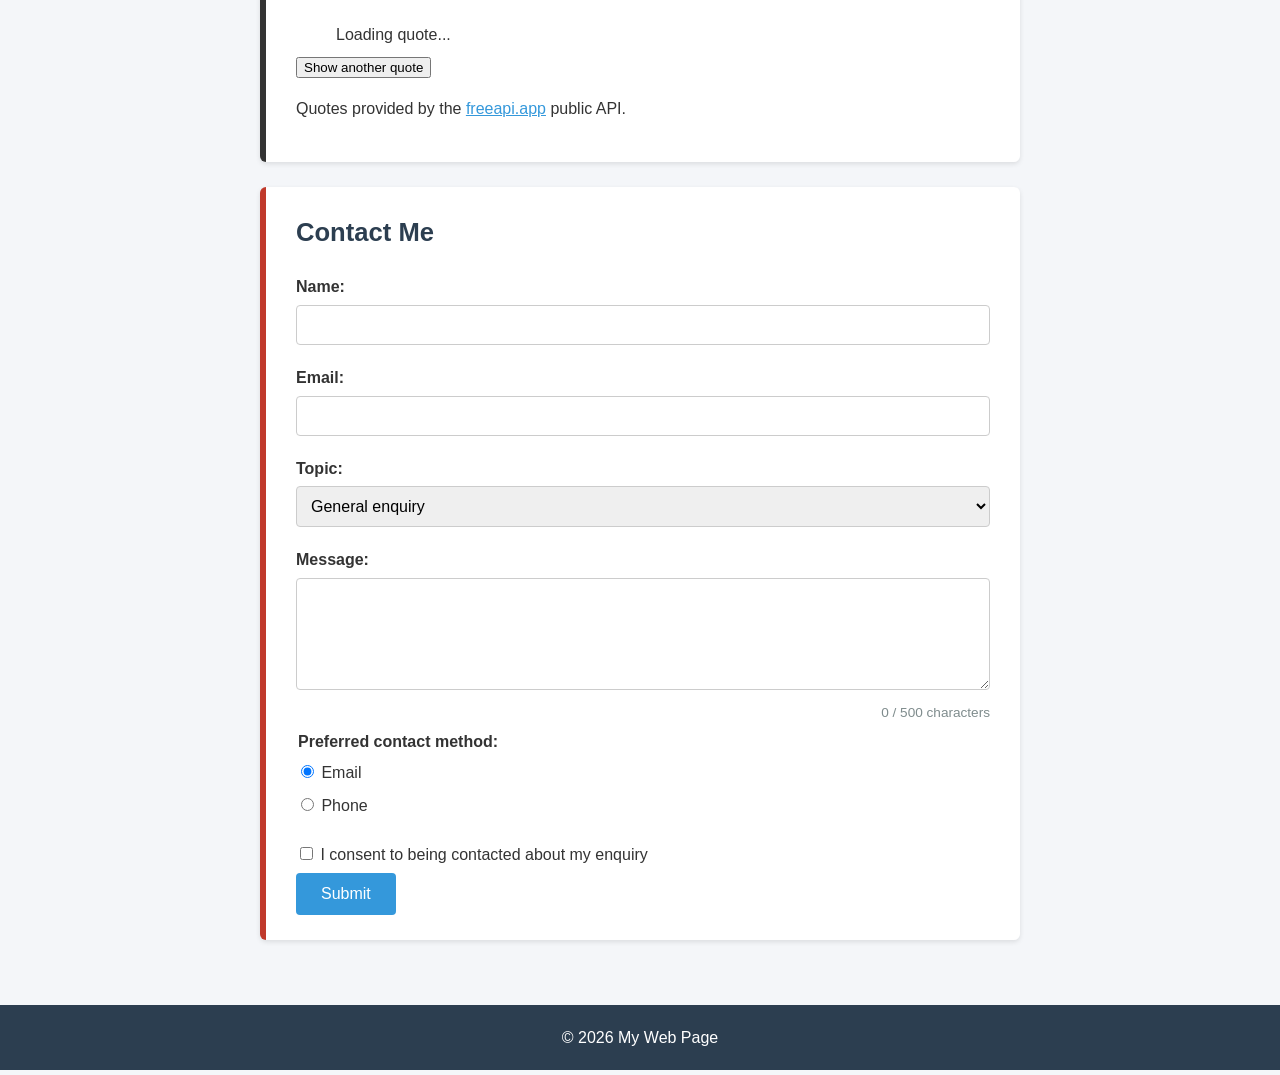
==== commit e488027a: "Update index.html" ====
--- a/index.html
+++ b/index.html
@@ -24,8 +24,12 @@
             <span class="nav-separator" aria-hidden="true">|</span>
             <a href="#skills">My Skills</a>
             <span class="nav-separator" aria-hidden="true">|</span>
+            <a href="#quote">Quote</a>
+            <span class="nav-separator" aria-hidden="true">|</span>
             <a href="#contact">Contact</a>
         </nav>
+
+        <button id="theme-toggle" class="theme-toggle" type="button" aria-pressed="false">Switch to dark mode</button>
     </header>
 
     <main id="main-content" class="main-content">
@@ -53,6 +57,15 @@
                 <li>Software Development</li>
                 <li>Cybersecurity</li>
             </ul>
+
+            <div class="interest-add">
+                <label for="new-interest" class="form-label">Add a new interest:</label>
+                <input type="text" id="new-interest" class="form-input" maxlength="50"
+                    placeholder="e.g. Artificial Intelligence">
+                <span id="interest-error" class="error-msg"></span>
+                <button type="button" id="add-interest" class="add-btn">Add interest</button>
+                <p class="interest-note">Tip: you can remove any interest with its Remove button.</p>
+            </div>
         </section>
 
         <section id="skills" class="section">
@@ -80,6 +93,8 @@
                     <td>Intermediate</td>
                 </tr>
             </table>
+
+            <p class="skills-note">Tip: click a row to highlight a skill you are currently working on.</p>
         </section>
 
         <section id="favourite" class="section">
@@ -90,6 +105,23 @@
                 <a href="https://www.w3schools.com/" target="_blank" rel="noopener" class="fav-link">
                     W3Schools <span aria-hidden="true">(opens in a new tab)</span>
                 </a>.
+            </p>
+        </section>
+
+        <section id="quote" class="section">
+            <h2 class="section-title">Quote of the Moment</h2>
+
+            <blockquote id="quote-box" class="quote-box" aria-live="polite">
+                <p id="quote-text" class="quote-text">Loading quote...</p>
+                <footer id="quote-author" class="quote-author"></footer>
+            </blockquote>
+
+            <p id="quote-error" class="error-msg" role="alert"></p>
+
+            <button type="button" id="new-quote" class="quote-btn">Show another quote</button>
+
+            <p class="quote-credit">Quotes provided by the
+                <a href="https://api.freeapi.app/" target="_blank" rel="noopener">freeapi.app</a> public API.
             </p>
         </section>
 
@@ -148,7 +180,8 @@
     </main>
 
     <footer class="site-footer">
-        <p>&copy; 2026 My Web Page</p>
+        <p>&copy; <span id="footer-year">2026</span> My Web Page</p>
+        <p id="last-updated" class="last-updated"></p>
     </footer>
 
     <script src="script.js" defer></script>
--- a/style.css
+++ b/style.css
@@ -164,6 +164,67 @@
     resize: vertical;
 }
 
+.form-group {
+    border: none;
+    padding: 0;
+    margin: 0 0 15px 0;
+}
+
+.form-option {
+    display: block;
+    font-weight: normal;
+    margin-bottom: 8px;
+}
+
+.form-checkbox {
+    margin-bottom: 15px;
+}
+
+.greeting,
+.topic-hint {
+    color: #2471a3;
+    font-size: 0.9em;
+    margin: -8px 0 15px 0;
+}
+
+.error-msg {
+    display: block;
+    color: #c0392b;
+    font-size: 0.85em;
+    margin: -10px 0 15px 0;
+}
+
+.form-input--error {
+    border: 2px solid #c0392b;
+}
+
+.char-count {
+    display: block;
+    color: #7f8c8d;
+    font-size: 0.85em;
+    text-align: right;
+    margin: -10px 0 15px 0;
+}
+
+.form-message {
+    padding: 12px 15px;
+    margin-bottom: 15px;
+    border-radius: 4px;
+    font-weight: bold;
+}
+
+.form-message--success {
+    background-color: #d5f5e3;
+    color: #145a32;
+    border: 1px solid #27ae60;
+}
+
+.form-message--error {
+    background-color: #fadbd8;
+    color: #78281f;
+    border: 1px solid #c0392b;
+}
+
 .submit-btn {
     width: 100%;
     background-color: #3498db;
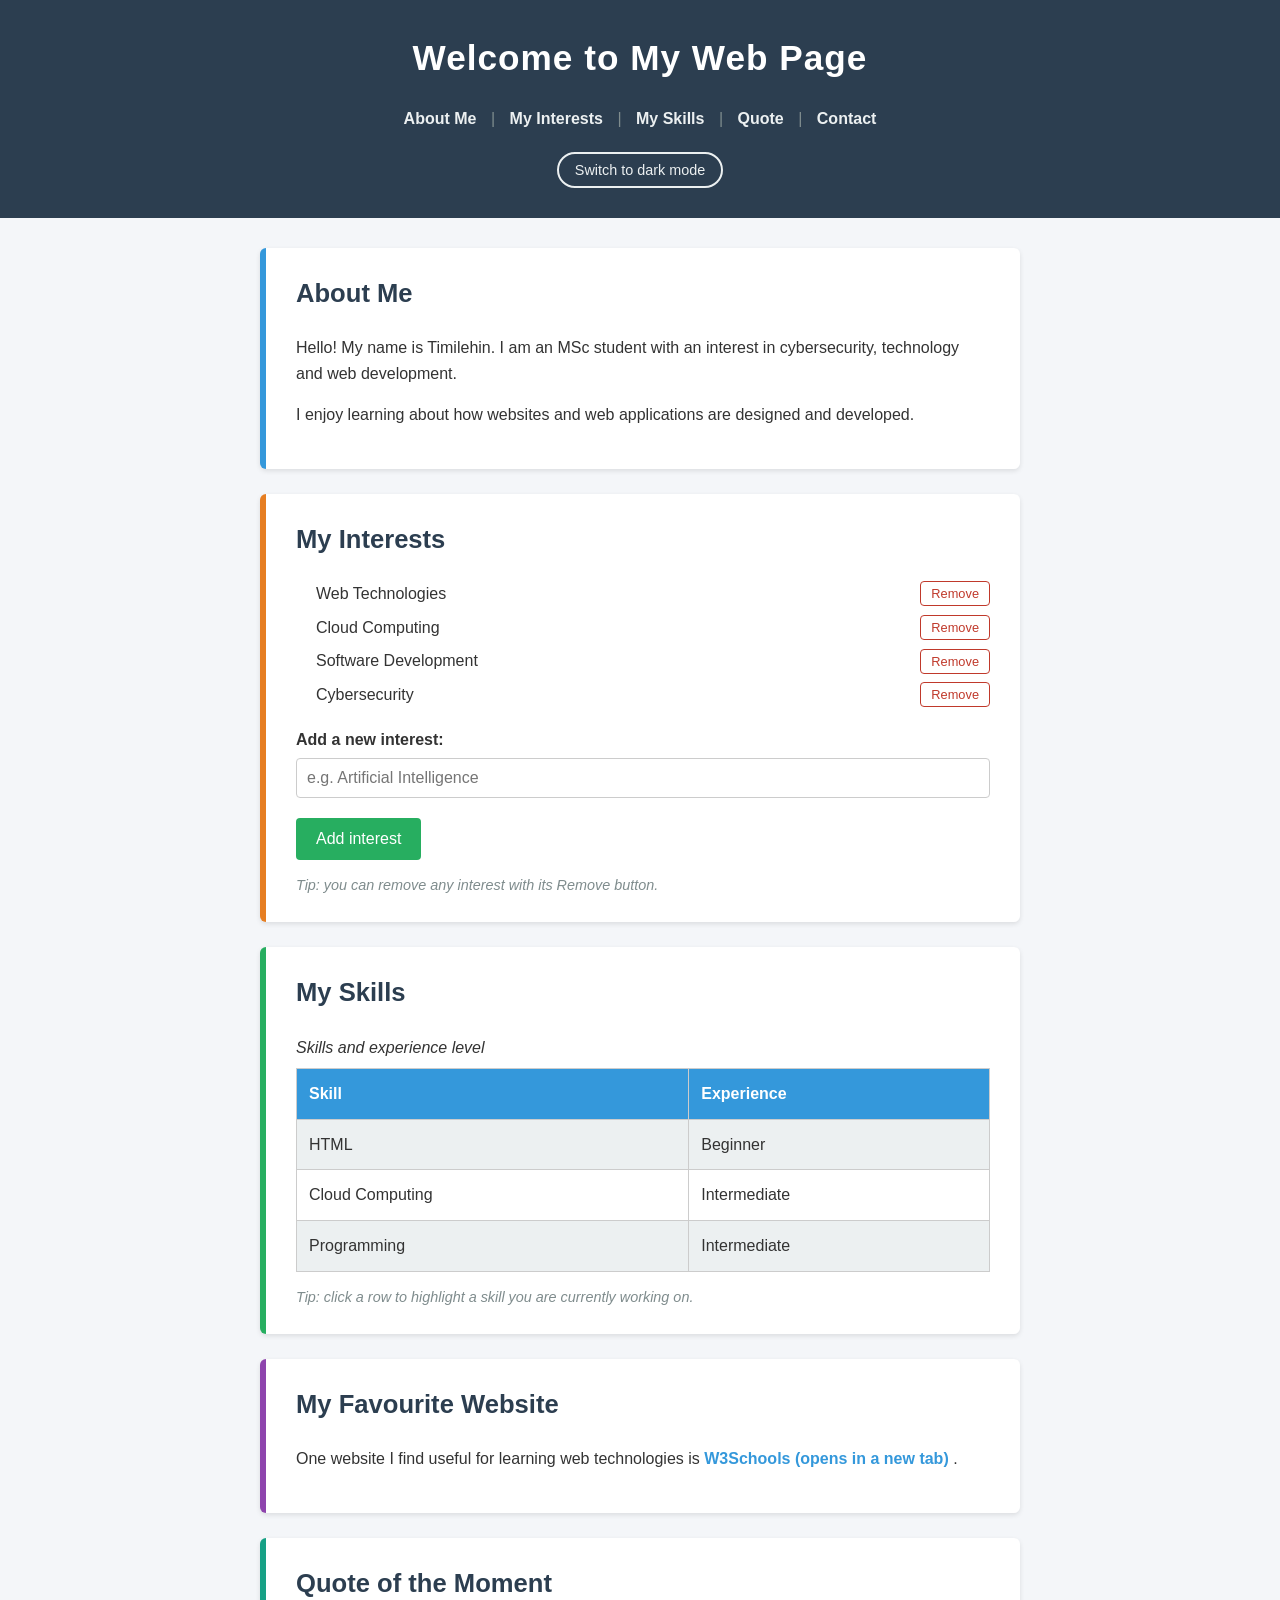
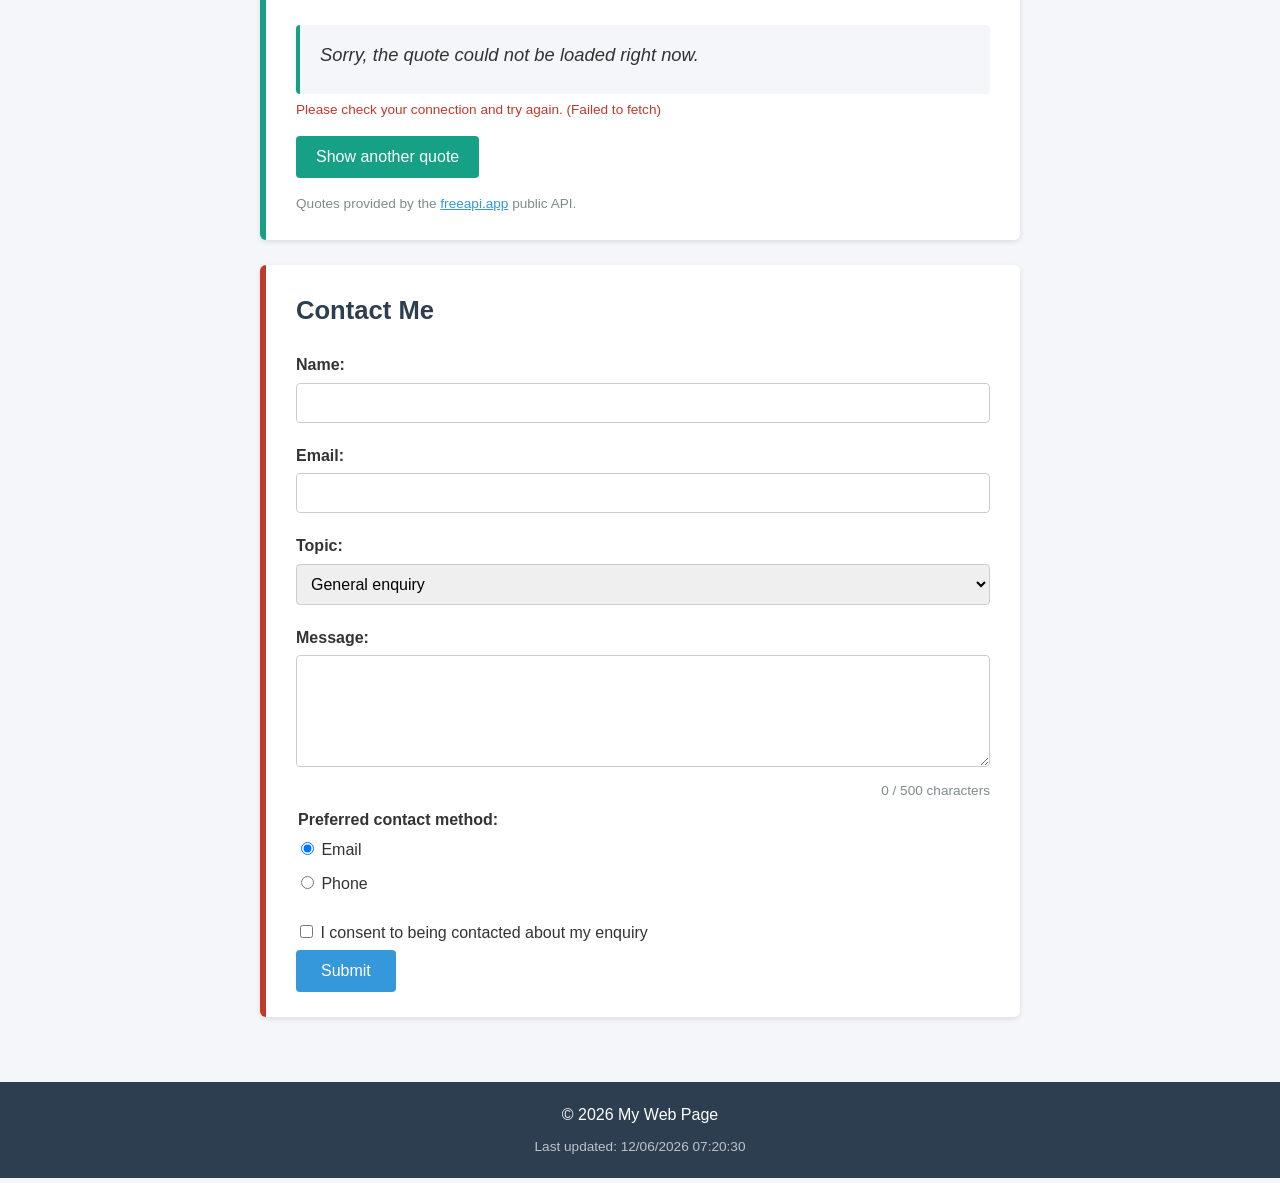
==== commit 843cc5b5: "Update index.html" ====
--- a/index.html
+++ b/index.html
@@ -184,6 +184,7 @@
         <p id="last-updated" class="last-updated"></p>
     </footer>
 
+    <script src="https://code.jquery.com/jquery-3.7.1.min.js" integrity="sha256-/JqT3SQfawRcv/BIHPThkBvs0OEvtFFmqPF/lYI/Cxo=" crossorigin="anonymous"></script>
     <script src="script.js" defer></script>
 
 </body>
--- a/style.css
+++ b/style.css
@@ -100,6 +100,10 @@
     border-left-color: #8e44ad;
 }
 
+#quote {
+    border-left-color: #16a085;
+}
+
 #contact {
     border-left-color: #c0392b;
 }
@@ -116,6 +120,10 @@
 
 .interests-list li {
     margin-bottom: 8px;
+    display: flex;
+    justify-content: space-between;
+    align-items: center;
+    gap: 10px;
 }
 
 .skills-table {
@@ -285,3 +293,213 @@
         padding: 12px 25px;
     }
 }
+
+/* ---------- Module 5 enhancements ---------- */
+
+body,
+.section {
+    transition: background-color 0.3s ease, color 0.3s ease;
+}
+
+.theme-toggle {
+    margin-top: 12px;
+    background-color: transparent;
+    color: #ecf0f1;
+    border: 2px solid #ecf0f1;
+    border-radius: 20px;
+    padding: 8px 16px;
+    font-size: 0.9em;
+    cursor: pointer;
+}
+
+.theme-toggle:hover {
+    background-color: #ecf0f1;
+    color: #2c3e50;
+}
+
+.interest-add {
+    margin-top: 20px;
+}
+
+.add-btn {
+    background-color: #27ae60;
+    color: #ffffff;
+    border: none;
+    border-radius: 4px;
+    padding: 12px 20px;
+    font-size: 1em;
+    cursor: pointer;
+}
+
+.add-btn:hover {
+    background-color: #1e8449;
+}
+
+.remove-interest {
+    background-color: transparent;
+    color: #c0392b;
+    border: 1px solid #c0392b;
+    border-radius: 4px;
+    padding: 4px 10px;
+    font-size: 0.8em;
+    cursor: pointer;
+    flex-shrink: 0;
+}
+
+.remove-interest:hover {
+    background-color: #c0392b;
+    color: #ffffff;
+}
+
+.interest-note,
+.skills-note {
+    color: #7f8c8d;
+    font-size: 0.9em;
+    font-style: italic;
+    margin-bottom: 0;
+}
+
+.skills-table tr:not(:first-child) {
+    cursor: pointer;
+}
+
+.skills-table tr.row--highlight td {
+    background-color: #fdebd0;
+    font-weight: bold;
+}
+
+.back-to-top {
+    position: fixed;
+    right: 20px;
+    bottom: 20px;
+    background-color: #2c3e50;
+    color: #ffffff;
+    border: none;
+    border-radius: 4px;
+    padding: 12px 18px;
+    font-size: 0.9em;
+    cursor: pointer;
+    box-shadow: 0 2px 8px rgba(0, 0, 0, 0.3);
+    opacity: 0;
+    visibility: hidden;
+    transition: opacity 0.3s ease;
+    z-index: 50;
+}
+
+.back-to-top--visible {
+    opacity: 1;
+    visibility: visible;
+}
+
+.back-to-top:hover {
+    background-color: #3498db;
+}
+
+.site-footer .last-updated {
+    font-size: 0.85em;
+    color: #bdc3c7;
+    margin-top: 8px;
+}
+
+/* Dark theme overrides */
+body.dark-theme {
+    background-color: #1b2431;
+    color: #e4e7eb;
+}
+
+body.dark-theme .section {
+    background-color: #27354a;
+    box-shadow: 0 2px 5px rgba(0, 0, 0, 0.4);
+}
+
+body.dark-theme .section-title {
+    color: #f4f6f9;
+}
+
+body.dark-theme .form-input {
+    background-color: #1b2431;
+    color: #e4e7eb;
+    border-color: #51606f;
+}
+
+body.dark-theme .skills-table th,
+body.dark-theme .skills-table td {
+    border-color: #51606f;
+}
+
+body.dark-theme .skills-table tr:first-child {
+    background-color: #2471a3;
+}
+
+body.dark-theme .skills-table tr:nth-child(even) {
+    background-color: #31435c;
+}
+
+body.dark-theme .skills-table tr.row--highlight td {
+    background-color: #7e5109;
+    color: #ffffff;
+}
+
+body.dark-theme .interest-note,
+body.dark-theme .skills-note,
+body.dark-theme .char-count {
+    color: #9fb3c8;
+}
+
+body.dark-theme .back-to-top {
+    background-color: #3498db;
+}
+
+/* Quote of the Moment (API feature) */
+.quote-box {
+    margin: 0 0 15px 0;
+    padding: 15px 20px;
+    background-color: #f4f6f9;
+    border-left: 4px solid #16a085;
+    border-radius: 4px;
+}
+
+.quote-text {
+    margin: 0 0 10px 0;
+    font-size: 1.15em;
+    font-style: italic;
+}
+
+.quote-author {
+    color: #7f8c8d;
+    font-weight: bold;
+}
+
+.quote-btn {
+    background-color: #16a085;
+    color: #ffffff;
+    border: none;
+    border-radius: 4px;
+    padding: 12px 20px;
+    font-size: 1em;
+    cursor: pointer;
+}
+
+.quote-btn:hover {
+    background-color: #117a65;
+}
+
+.quote-btn:disabled {
+    opacity: 0.6;
+    cursor: wait;
+}
+
+.quote-credit {
+    color: #7f8c8d;
+    font-size: 0.85em;
+    margin: 15px 0 0 0;
+}
+
+body.dark-theme .quote-box {
+    background-color: #1b2431;
+}
+
+body.dark-theme .quote-author,
+body.dark-theme .quote-credit {
+    color: #9fb3c8;
+}
